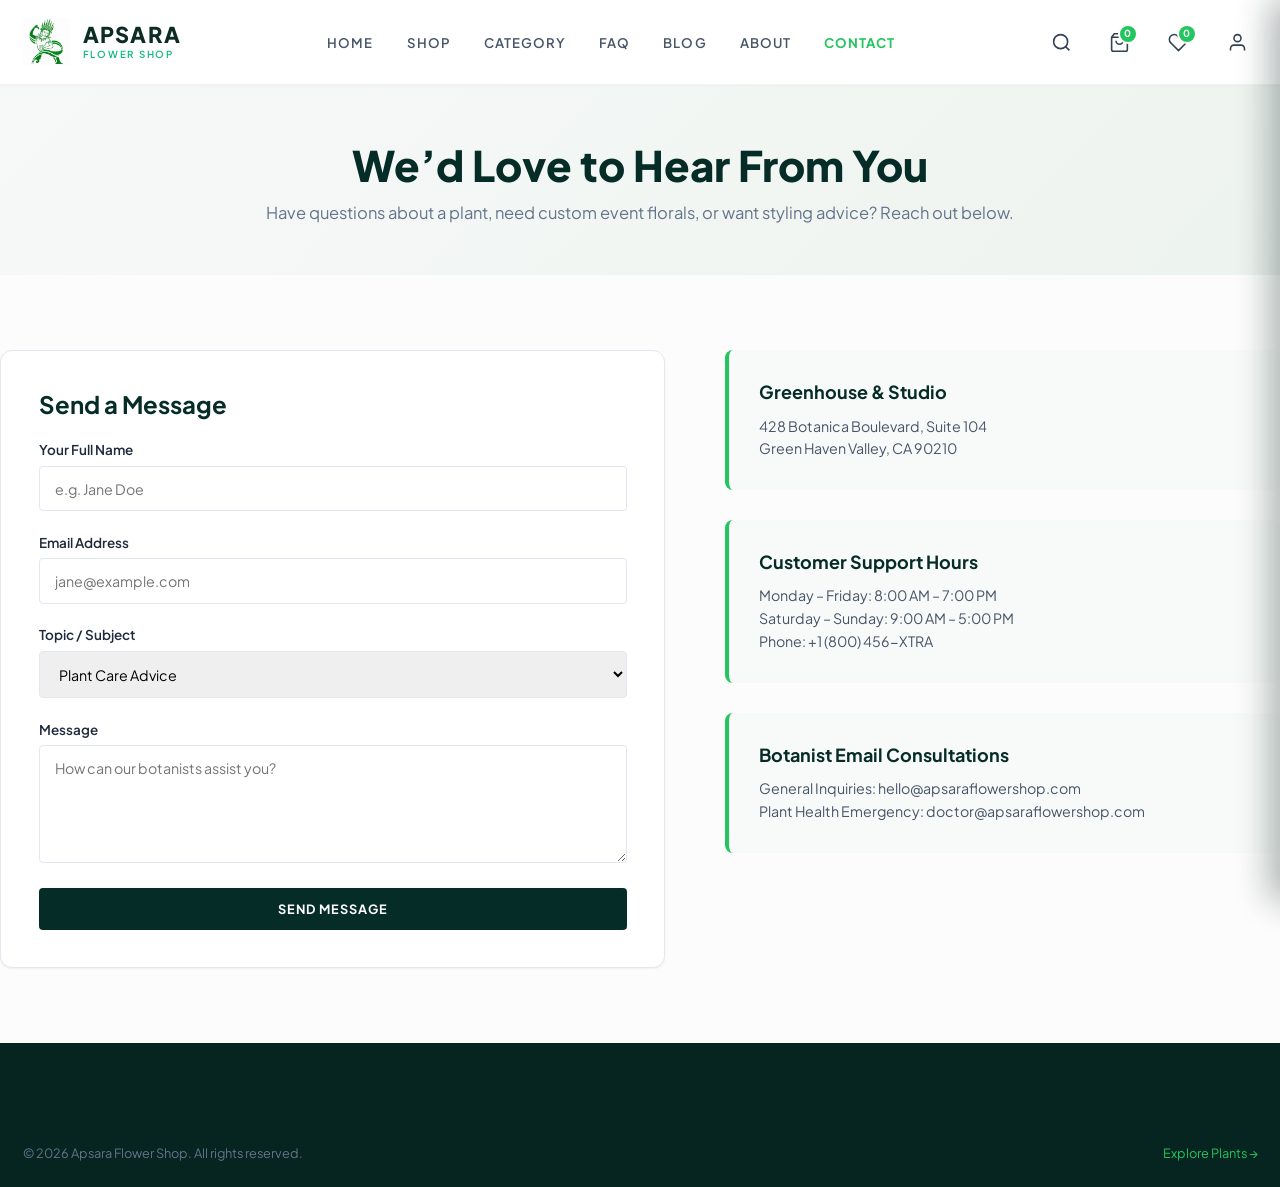
==== contact/contact.html @ fea64317 "happy with nha" ====
<!DOCTYPE html>
<html lang="en">
<head>
  <meta charset="UTF-8">
  <meta name="viewport" content="width=device-width, initial-scale=1.0">
  <title>Contact | Apsara Flower Shop</title>
  <meta name="description" content="Get in touch with Apsara Flower Shop for custom botanical arrangements, wedding flowers, wholesale inquiries, or plant care advice.">
  
  <link rel="stylesheet" href="../assets/css/global.css">
  <link rel="stylesheet" href="style.css">
</head>
<body>

  <!-- Site Header -->
  <!-- Site Header (Auto-rendered from components/header.js) -->
  <header id="site-header" data-active="contact"></header>

  <!-- Hero Header -->
  <section class="contact-hero">
    <div class="container">
      <h1>We’d Love to Hear From You</h1>
      <p>Have questions about a plant, need custom event florals, or want styling advice? Reach out below.</p>
    </div>
  </section>

  <!-- Main Contact Section -->
  <main class="container contact-section">
    <div class="contact-grid">
      <!-- Contact Form -->
      <div class="contact-form-card">
        <h2 style="font-size: 1.6rem; color: #062c27; margin-bottom: 1.5rem;">Send a Message</h2>
        <form id="contact-form">
          <div class="form-group">
            <label class="form-label" for="contact-name">Your Full Name</label>
            <input type="text" id="contact-name" class="form-input" placeholder="e.g. Jane Doe" required>
          </div>
          <div class="form-group">
            <label class="form-label" for="contact-email">Email Address</label>
            <input type="email" id="contact-email" class="form-input" placeholder="jane@example.com" required>
          </div>
          <div class="form-group">
            <label class="form-label" for="contact-subject">Topic / Subject</label>
            <select id="contact-subject" class="form-input">
              <option value="care">Plant Care Advice</option>
              <option value="order">Order Status or Delivery</option>
              <option value="custom">Custom Floral Arrangement</option>
              <option value="wholesale">Corporate / Office Plants</option>
            </select>
          </div>
          <div class="form-group">
            <label class="form-label" for="contact-message">Message</label>
            <textarea id="contact-message" rows="5" class="form-textarea" placeholder="How can our botanists assist you?" required></textarea>
          </div>
          <button type="submit" class="btn btn-primary" style="width: 100%;">Send Message</button>
        </form>
      </div>

      <!-- Info Panel -->
      <div class="contact-info-panel">
        <div class="info-box">
          <h3>Greenhouse & Studio</h3>
          <p>428 Botanica Boulevard, Suite 104<br>Green Haven Valley, CA 90210</p>
        </div>

        <div class="info-box">
          <h3>Customer Support Hours</h3>
          <p>
            Monday – Friday: 8:00 AM – 7:00 PM<br>
            Saturday – Sunday: 9:00 AM – 5:00 PM<br>
            Phone: +1 (800) 456-XTRA
          </p>
        </div>

        <div class="info-box">
          <h3>Botanist Email Consultations</h3>
          <p>
            General Inquiries: hello@apsaraflowershop.com<br>
            Plant Health Emergency: doctor@apsaraflowershop.com
          </p>
        </div>
      </div>
    </div>
  </main>

  <!-- Footer -->
  <footer class="site-footer">
    <div class="container">
      <div class="footer-bottom">
        <p>&copy; 2026 Apsara Flower Shop. All rights reserved.</p>
        <p><a href="../shop/shop.html" style="color: #22c55e;">Explore Plants &rarr;</a></p>
      </div>
    </div>
  </footer>

  <script src="../components/header.js"></script>
  <script src="../assets/js/data.js"></script>
  <script src="../assets/js/shared.js"></script>
  <script src="script.js"></script>
</body>
</html>
---- assets/css/global.css ----
@import url('https://fonts.googleapis.com/css2?family=Plus+Jakarta+Sans:wght@300;400;500;600;700;800&family=Playfair+Display:ital,wght@0,600;0,700;1,600&display=swap');

:root {
  --primary-green: #22c55e;
  --primary-green-dark: #16a34a;
  --primary-green-light: #dcfce7;
  --forest-green: #062c27;
  --forest-green-hover: #0a3d36;
  --forest-green-light: #0f4a42;
  
  --text-main: #111827;
  --text-muted: #64748b;
  --text-light: #94a3b8;
  
  --bg-page: #fbfcfb;
  --bg-surface: #ffffff;
  --bg-subtle: #f1f5f3;
  --bg-card: #ffffff;
  
  --border-light: #e5e7eb;
  --border-focus: #22c55e;
  
  --shadow-sm: 0 1px 2px 0 rgba(0, 0, 0, 0.05);
  --shadow-md: 0 4px 12px -2px rgba(6, 44, 39, 0.08), 0 2px 6px -1px rgba(6, 44, 39, 0.04);
  --shadow-lg: 0 12px 24px -4px rgba(6, 44, 39, 0.12), 0 4px 10px -2px rgba(6, 44, 39, 0.06);
  --shadow-xl: 0 20px 30px -6px rgba(6, 44, 39, 0.16);
  
  --radius-sm: 4px;
  --radius-md: 8px;
  --radius-lg: 12px;
  --radius-xl: 20px;
  --radius-full: 9999px;
  
  --transition-fast: 0.15s ease;
  --transition-normal: 0.25s cubic-bezier(0.16, 1, 0.3, 1);
  --transition-smooth: 0.35s cubic-bezier(0.16, 1, 0.3, 1);
  
  --font-sans: 'Plus Jakarta Sans', system-ui, -apple-system, sans-serif;
  --font-serif: 'Playfair Display', Georgia, serif;
}

*, *::before, *::after {
  box-sizing: border-box;
  margin: 0;
  padding: 0;
}

html {
  font-family: var(--font-sans);
  font-size: 15px;
  color: var(--text-main);
  background-color: var(--bg-page);
  scroll-behavior: smooth;
  -webkit-font-smoothing: antialiased;
  scrollbar-width: thin;
  scrollbar-color: #cbd5e1 #f8faf9;
}

/* ==========================================================================
   CUSTOM SLEEK BOTANICAL SCROLLBAR (Replaces default chunky OS scrollbar)
   ========================================================================== */
::-webkit-scrollbar {
  width: 9px;
  height: 9px;
}

::-webkit-scrollbar-track {
  background: #f8faf9;
  border-left: 1px solid rgba(0, 0, 0, 0.04);
}

::-webkit-scrollbar-thumb {
  background: #cbd5e1;
  border-radius: 99px;
  border: 2px solid #f8faf9;
  background-clip: padding-box;
  transition: background 0.25s ease;
}

::-webkit-scrollbar-thumb:hover {
  background: #22c55e;
}

::-webkit-scrollbar-thumb:active {
  background: #16a34a;
}

/* Remove default chunky Windows arrow buttons */
::-webkit-scrollbar-button {
  display: none;
  width: 0;
  height: 0;
}

::-webkit-scrollbar-corner {
  background: transparent;
}

body {
  min-height: 100vh;
  display: flex;
  flex-direction: column;
  overflow-x: hidden;
}

img {
  max-width: 100%;
  height: auto;
  display: block;
}

a {
  color: inherit;
  text-decoration: none;
}

button {
  cursor: pointer;
  border: none;
  background: none;
  font-family: inherit;
}

input, select, textarea {
  font-family: inherit;
  font-size: inherit;
}

.container {
  width: 100%;
  max-width: 1280px;
  margin: 0 auto;
  padding: 0 1.5rem;
}

/* ==========================================================================
   HEADER & NAVIGATION BAR
   ========================================================================== */
.site-header {
  position: sticky;
  top: 0;
  z-index: 100;
  background: rgba(255, 255, 255, 0.98);
  backdrop-filter: blur(12px);
  border-bottom: 1px solid rgba(0, 0, 0, 0.05);
  box-shadow: 0 1px 4px rgba(0, 0, 0, 0.03);
}

.header-inner {
  display: flex;
  align-items: center;
  justify-content: space-between;
  height: 84px;
}

/* Brand Logo */
.brand-logo {
  display: flex;
  align-items: center;
  gap: 12px;
  text-decoration: none;
}

.brand-icon {
  width: 48px;
  height: 48px;
  display: flex;
  align-items: center;
  justify-content: center;
  transition: transform var(--transition-normal);
  flex-shrink: 0;
}

.brand-logo-img {
  width: 100%;
  height: 100%;
  object-fit: contain;
}

.brand-logo:hover .brand-icon {
  transform: scale(1.08);
}

.footer-brand .brand-icon {
  background: #ffffff;
  padding: 4px;
  border-radius: 6px;
}

.brand-text {
  display: flex;
  flex-direction: column;
}

.brand-title {
  font-size: 1.45rem;
  font-weight: 800;
  letter-spacing: 0.06em;
  color: #0d2c25;
  line-height: 1;
}

.brand-subtitle {
  font-size: 0.65rem;
  font-weight: 600;
  letter-spacing: 0.18em;
  color: #10b981;
  margin-top: 3px;
  text-transform: uppercase;
}

/* Navigation Menu */
.nav-menu {
  display: flex;
  align-items: center;
  gap: 2.2rem;
  list-style: none;
}

.nav-item {
  position: relative;
  display: flex;
  align-items: center;
  height: 84px;
}

.nav-link {
  font-size: 0.88rem;
  font-weight: 600;
  letter-spacing: 0.08em;
  color: #475569;
  text-transform: uppercase;
  transition: color var(--transition-fast);
  position: relative;
  display: inline-block;
  padding: 0.25rem 0;
}

.nav-link:hover {
  color: var(--primary-green);
}

/* Active Nav State */
.nav-item.active .nav-link {
  color: #22c55e;
  font-weight: 700;
}

/* Header Utilities */
.header-actions {
  display: flex;
  align-items: center;
  gap: 1.25rem;
}

.action-btn {
  position: relative;
  width: 40px;
  height: 40px;
  display: flex;
  align-items: center;
  justify-content: center;
  color: #334155;
  border-radius: var(--radius-full);
  transition: all var(--transition-fast);
}

.action-btn:hover {
  background-color: var(--bg-subtle);
  color: var(--primary-green-dark);
}

.action-btn svg {
  width: 21px;
  height: 21px;
  stroke-width: 1.8;
}

.action-badge {
  position: absolute;
  top: 4px;
  right: 4px;
  background-color: var(--primary-green);
  color: #ffffff;
  font-size: 0.65rem;
  font-weight: 700;
  min-width: 16px;
  height: 16px;
  border-radius: var(--radius-full);
  display: flex;
  align-items: center;
  justify-content: center;
  padding: 0 4px;
  line-height: 1;
  box-shadow: 0 0 0 2px #ffffff;
}

.mobile-toggle {
  display: none;
  width: 40px;
  height: 40px;
  align-items: center;
  justify-content: center;
  color: #1e293b;
}

/* ==========================================================================
   BUTTONS & CONTROLS
   ========================================================================== */
.btn {
  display: inline-flex;
  align-items: center;
  justify-content: center;
  gap: 0.5rem;
  font-weight: 700;
  font-size: 0.85rem;
  letter-spacing: 0.08em;
  text-transform: uppercase;
  padding: 0.85rem 1.85rem;
  border-radius: var(--radius-sm);
  transition: all var(--transition-normal);
  text-decoration: none;
}

.btn-primary {
  background-color: var(--forest-green);
  color: #ffffff;
}

.btn-primary:hover {
  background-color: var(--forest-green-hover);
  transform: translateY(-2px);
  box-shadow: var(--shadow-md);
}

.btn-green {
  background-color: var(--primary-green);
  color: #ffffff;
}

.btn-green:hover {
  background-color: var(--primary-green-dark);
  transform: translateY(-2px);
  box-shadow: 0 4px 14px rgba(34, 197, 94, 0.35);
}

.btn-outline {
  border: 1.5px solid var(--forest-green);
  color: var(--forest-green);
  background: transparent;
}

.btn-outline:hover {
  background-color: var(--forest-green);
  color: #ffffff;
}

/* ==========================================================================
   PRODUCT CARDS SYSTEM (Matches user screenshot precisely)
   ========================================================================== */
.product-card {
  position: relative;
  background: var(--bg-card);
  border-radius: var(--radius-md);
  overflow: hidden;
  display: flex;
  flex-direction: column;
  transition: transform var(--transition-smooth), box-shadow var(--transition-smooth);
  border: 1px solid transparent;
}

.product-card:hover {
  transform: translateY(-5px);
  box-shadow: var(--shadow-lg);
  border-color: rgba(34, 197, 94, 0.12);
}

.product-card-top {
  position: relative;
  width: 100%;
  aspect-ratio: 1 / 1;
  background-color: #f7f9f8;
  display: flex;
  align-items: center;
  justify-content: center;
  overflow: hidden;
}

.product-img {
  width: 100%;
  height: 100%;
  object-fit: cover;
  transition: transform 0.5s cubic-bezier(0.16, 1, 0.3, 1);
}

.product-card:hover .product-img {
  transform: scale(1.06);
}

/* 5 Stars Rating Top Left */
.product-rating {
  position: absolute;
  top: 14px;
  left: 14px;
  z-index: 3;
  display: flex;
  gap: 2px;
  color: #22c55e;
  font-size: 0.95rem;
  line-height: 1;
}

/* Sale Badges Top Right */
.badge-stack {
  position: absolute;
  top: 14px;
  right: 14px;
  z-index: 3;
  display: flex;
  flex-direction: column;
  gap: 4px;
  align-items: flex-end;
}

.badge-sale {
  background-color: var(--forest-green);
  color: #ffffff;
  font-size: 0.72rem;
  font-weight: 700;
  padding: 4px 8px;
  border-radius: 2px;
  letter-spacing: 0.02em;
}

.badge-discount {
  background-color: var(--forest-green);
  color: #ffffff;
  font-size: 0.72rem;
  font-weight: 700;
  padding: 3px 8px;
  border-radius: 2px;
}

/* Sale Marquee Ticker at Bottom of Image (Seen on Areca Palm in screenshot) */
.sale-ticker {
  position: absolute;
  bottom: 0;
  left: 0;
  right: 0;
  background-color: var(--forest-green);
  color: #ffffff;
  font-size: 0.72rem;
  font-weight: 800;
  letter-spacing: 0.08em;
  padding: 6px 0;
  white-space: nowrap;
  overflow: hidden;
  z-index: 4;
}

.ticker-content {
  display: inline-block;
  animation: ticker-anim 12s linear infinite;
}

@keyframes ticker-anim {
  0% { transform: translateX(0); }
  100% { transform: translateX(-50%); }
}

/* Quick Action Overlay Buttons */
.card-overlay-actions {
  position: absolute;
  bottom: 12px;
  left: 50%;
  transform: translateX(-50%) translateY(20px);
  opacity: 0;
  z-index: 5;
  display: flex;
  align-items: center;
  gap: 8px;
  transition: all var(--transition-normal);
}

.product-card:hover .card-overlay-actions {
  transform: translateX(-50%) translateY(0);
  opacity: 1;
}

.card-action-btn {
  width: 38px;
  height: 38px;
  background: #ffffff;
  color: var(--forest-green);
  border-radius: var(--radius-full);
  display: flex;
  align-items: center;
  justify-content: center;
  box-shadow: 0 4px 10px rgba(0, 0, 0, 0.15);
  transition: all var(--transition-fast);
}

.card-action-btn:hover {
  background: var(--forest-green);
  color: #ffffff;
  transform: scale(1.1);
}

.card-action-btn.active {
  background: #ef4444;
  color: #ffffff;
}

/* Product Info */
.product-card-body {
  padding: 1.25rem 1rem 1rem;
  text-align: center;
  display: flex;
  flex-direction: column;
  align-items: center;
  flex-grow: 1;
}

.product-title {
  font-size: 1.22rem;
  font-weight: 600;
  color: #1e3a34;
  margin-bottom: 0.35rem;
  transition: color var(--transition-fast);
}

.product-card:hover .product-title {
  color: var(--primary-green-dark);
}

.product-category {
  font-size: 0.85rem;
  color: #64748b;
  margin-bottom: 0.6rem;
  text-transform: capitalize;
}

.product-price-row {
  display: flex;
  align-items: center;
  gap: 8px;
  margin-top: auto;
}

.price-original {
  font-size: 0.95rem;
  color: #94a3b8;
  text-decoration: line-through;
  font-weight: 500;
}

.price-current {
  font-size: 1.25rem;
  font-weight: 800;
  color: #0f172a;
}

/* ==========================================================================
   DRAWER (CART & WISHLIST)
   ========================================================================== */
.drawer-backdrop {
  position: fixed;
  inset: 0;
  background-color: rgba(6, 44, 39, 0.5);
  backdrop-filter: blur(4px);
  z-index: 1000;
  opacity: 0;
  visibility: hidden;
  transition: all var(--transition-normal);
}

.drawer-backdrop.active {
  opacity: 1;
  visibility: visible;
}

.cart-drawer {
  position: fixed;
  top: 0;
  right: 0;
  width: 100%;
  max-width: 420px;
  height: 100vh;
  background-color: #ffffff;
  box-shadow: -8px 0 30px rgba(0, 0, 0, 0.15);
  z-index: 1001;
  display: flex;
  flex-direction: column;
  transform: translateX(100%);
  transition: transform var(--transition-smooth);
}

.cart-drawer.active {
  transform: translateX(0);
}

.drawer-header {
  padding: 1.5rem;
  border-bottom: 1px solid var(--border-light);
  display: flex;
  align-items: center;
  justify-content: space-between;
}

.drawer-title {
  font-size: 1.25rem;
  font-weight: 700;
  color: var(--forest-green);
  display: flex;
  align-items: center;
  gap: 8px;
}

.drawer-close {
  width: 36px;
  height: 36px;
  display: flex;
  align-items: center;
  justify-content: center;
  border-radius: var(--radius-full);
  color: var(--text-muted);
  transition: all var(--transition-fast);
}

.drawer-close:hover {
  background-color: var(--bg-subtle);
  color: var(--text-main);
}

.drawer-body {
  flex-grow: 1;
  overflow-y: auto;
  padding: 1.5rem;
  display: flex;
  flex-direction: column;
  gap: 1rem;
}

.cart-item {
  display: flex;
  gap: 1rem;
  padding-bottom: 1rem;
  border-bottom: 1px solid var(--border-light);
  align-items: center;
}

.cart-item-img {
  width: 70px;
  height: 70px;
  border-radius: var(--radius-sm);
  object-fit: cover;
  background-color: #f7f9f8;
}

.cart-item-info {
  flex-grow: 1;
}

.cart-item-name {
  font-weight: 600;
  font-size: 0.95rem;
  color: var(--text-main);
}

.cart-item-price {
  color: var(--primary-green-dark);
  font-weight: 700;
  font-size: 0.95rem;
  margin-top: 2px;
}

.cart-qty-ctrl {
  display: flex;
  align-items: center;
  gap: 8px;
  margin-top: 6px;
}

.qty-btn {
  width: 24px;
  height: 24px;
  border: 1px solid var(--border-light);
  border-radius: 4px;
  display: flex;
  align-items: center;
  justify-content: center;
  font-weight: 700;
  color: var(--text-main);
  transition: all var(--transition-fast);
}

.qty-btn:hover {
  border-color: var(--primary-green);
  color: var(--primary-green);
}

.qty-count {
  font-size: 0.9rem;
  font-weight: 600;
  min-width: 16px;
  text-align: center;
}

.cart-item-remove {
  color: #94a3b8;
  padding: 4px;
  transition: color var(--transition-fast);
}

.cart-item-remove:hover {
  color: #ef4444;
}

.drawer-empty {
  text-align: center;
  padding: 3rem 1rem;
  color: var(--text-muted);
}

.drawer-empty-icon {
  width: 64px;
  height: 64px;
  margin: 0 auto 1rem;
  color: #cbd5e1;
}

.drawer-footer {
  padding: 1.5rem;
  border-top: 1px solid var(--border-light);
  background: #fbfcfb;
}

.cart-subtotal {
  display: flex;
  justify-content: space-between;
  font-size: 1.1rem;
  font-weight: 700;
  margin-bottom: 1rem;
  color: var(--forest-green);
}

/* ==========================================================================
   QUICK VIEW MODAL
   ========================================================================== */
.modal-backdrop {
  position: fixed;
  inset: 0;
  background-color: rgba(6, 44, 39, 0.6);
  backdrop-filter: blur(6px);
  z-index: 2000;
  opacity: 0;
  visibility: hidden;
  display: flex;
  align-items: center;
  justify-content: center;
  padding: 1.5rem;
  transition: all var(--transition-normal);
}

.modal-backdrop.active {
  opacity: 1;
  visibility: visible;
}

.modal-content {
  background: #ffffff;
  border-radius: var(--radius-lg);
  max-width: 820px;
  width: 100%;
  max-height: 90vh;
  overflow-y: auto;
  position: relative;
  box-shadow: var(--shadow-xl);
  display: grid;
  grid-template-columns: 1fr 1fr;
  transform: scale(0.95);
  transition: transform var(--transition-smooth);
}

.modal-backdrop.active .modal-content {
  transform: scale(1);
}

.modal-close {
  position: absolute;
  top: 1rem;
  right: 1rem;
  width: 36px;
  height: 36px;
  background: #f1f5f3;
  border-radius: var(--radius-full);
  display: flex;
  align-items: center;
  justify-content: center;
  color: var(--text-muted);
  z-index: 10;
  transition: all var(--transition-fast);
}

.modal-close:hover {
  background: var(--forest-green);
  color: #ffffff;
}

.modal-img-col {
  background: #f7f9f8;
  display: flex;
  align-items: center;
  justify-content: center;
  padding: 2rem;
}

.modal-img {
  max-height: 380px;
  object-fit: contain;
}

.modal-details {
  padding: 2.5rem 2rem;
  display: flex;
  flex-direction: column;
}

/* ==========================================================================
   TOAST NOTIFICATION
   ========================================================================== */
.toast-container {
  position: fixed;
  bottom: 2rem;
  right: 2rem;
  z-index: 9999;
  display: flex;
  flex-direction: column;
  gap: 0.75rem;
}

.toast {
  background-color: var(--forest-green);
  color: #ffffff;
  padding: 0.85rem 1.25rem;
  border-radius: var(--radius-md);
  box-shadow: var(--shadow-lg);
  display: flex;
  align-items: center;
  gap: 10px;
  font-size: 0.9rem;
  font-weight: 500;
  transform: translateY(20px);
  opacity: 0;
  animation: toast-in 0.3s forwards ease;
  border-left: 4px solid var(--primary-green);
}

@keyframes toast-in {
  to {
    transform: translateY(0);
    opacity: 1;
  }
}

/* ==========================================================================
   SITE FOOTER
   ========================================================================== */
.site-footer {
  background-color: #062420;
  color: #cbd5e1;
  padding-top: 5rem;
  margin-top: auto;
}

.footer-grid {
  display: grid;
  grid-template-columns: 2fr 1fr 1fr 1.5fr;
  gap: 3rem;
  padding-bottom: 4rem;
  border-bottom: 1px solid rgba(255, 255, 255, 0.1);
}

.footer-brand .brand-title {
  color: #ffffff;
}

.footer-desc {
  margin-top: 1rem;
  font-size: 0.92rem;
  line-height: 1.6;
  color: #94a3b8;
  max-width: 320px;
}

.footer-socials {
  display: flex;
  gap: 0.75rem;
  margin-top: 1.5rem;
}

.social-link {
  width: 38px;
  height: 38px;
  border-radius: var(--radius-full);
  background: rgba(255, 255, 255, 0.08);
  display: flex;
  align-items: center;
  justify-content: center;
  color: #ffffff;
  transition: all var(--transition-fast);
}

.social-link:hover {
  background: var(--primary-green);
  transform: translateY(-3px);
}

.footer-heading {
  font-size: 1.05rem;
  font-weight: 700;
  color: #ffffff;
  letter-spacing: 0.05em;
  margin-bottom: 1.25rem;
}

.footer-links {
  list-style: none;
  display: flex;
  flex-direction: column;
  gap: 0.75rem;
}

.footer-links a {
  font-size: 0.9rem;
  color: #94a3b8;
  transition: color var(--transition-fast);
}

.footer-links a:hover {
  color: var(--primary-green);
}

.footer-newsletter-form {
  display: flex;
  margin-top: 1rem;
}

.newsletter-input {
  flex-grow: 1;
  padding: 0.75rem 1rem;
  background: rgba(255, 255, 255, 0.08);
  border: 1px solid rgba(255, 255, 255, 0.15);
  border-radius: var(--radius-sm) 0 0 var(--radius-sm);
  color: #ffffff;
  outline: none;
}

.newsletter-input:focus {
  border-color: var(--primary-green);
}

.newsletter-btn {
  background: var(--primary-green);
  color: #ffffff;
  padding: 0.75rem 1.25rem;
  border-radius: 0 var(--radius-sm) var(--radius-sm) 0;
  font-weight: 700;
  transition: background var(--transition-fast);
}

.newsletter-btn:hover {
  background: var(--primary-green-dark);
}

.footer-bottom {
  padding: 1.75rem 0;
  display: flex;
  align-items: center;
  justify-content: space-between;
  font-size: 0.85rem;
  color: #64748b;
}

/* ==========================================================================
   MOBILE NAVBAR DRAWER (Slide-out panel for phone / tablet)
   ========================================================================== */
.mobile-drawer-backdrop {
  position: fixed;
  inset: 0;
  background-color: rgba(6, 44, 39, 0.55);
  backdrop-filter: blur(4px);
  z-index: 1200;
  opacity: 0;
  visibility: hidden;
  transition: opacity 0.3s cubic-bezier(0.16, 1, 0.3, 1), visibility 0.3s cubic-bezier(0.16, 1, 0.3, 1);
}

.mobile-drawer-backdrop.active {
  opacity: 1;
  visibility: visible;
}

.mobile-nav-drawer {
  position: fixed;
  top: 0;
  right: 0;
  width: 85%;
  max-width: 350px;
  height: 100vh;
  height: 100dvh;
  background-color: #ffffff;
  z-index: 1201;
  display: flex;
  flex-direction: column;
  transform: translateX(100%);
  transition: transform 0.35s cubic-bezier(0.16, 1, 0.3, 1);
  box-shadow: -10px 0 35px rgba(6, 44, 39, 0.2);
}

.mobile-nav-drawer.active {
  transform: translateX(0);
}

.mobile-drawer-header {
  padding: 1.25rem 1.5rem;
  display: flex;
  align-items: center;
  justify-content: space-between;
  border-bottom: 1px solid #edf2f0;
  background: #fbfcfb;
}

.mobile-drawer-close {
  width: 38px;
  height: 38px;
  border-radius: var(--radius-full);
  background: #f1f5f3;
  color: #062c27;
  display: flex;
  align-items: center;
  justify-content: center;
  font-size: 1.5rem;
  line-height: 1;
  transition: all var(--transition-fast);
}

.mobile-drawer-close:hover {
  background: var(--forest-green);
  color: #ffffff;
}

.mobile-drawer-body {
  flex-grow: 1;
  overflow-y: auto;
  padding: 0.75rem 0;
}

.mobile-nav-list {
  list-style: none;
  display: flex;
  flex-direction: column;
}

.mobile-nav-item {
  width: 100%;
}

.mobile-nav-link {
  display: flex;
  align-items: center;
  justify-content: space-between;
  padding: 1.1rem 1.75rem;
  font-size: 1.05rem;
  font-weight: 700;
  color: #334155;
  letter-spacing: 0.06em;
  text-transform: uppercase;
  border-bottom: 1px solid #f6f8f7;
  transition: all var(--transition-fast);
}

.mobile-nav-link:hover {
  background-color: #f0fdf4;
  color: var(--primary-green-dark);
  padding-left: 2rem;
}

.mobile-nav-item.active .mobile-nav-link {
  background-color: #f0fdf4;
  color: #16a34a;
  border-left: 4px solid var(--primary-green);
  font-weight: 800;
}

.mobile-nav-arrow {
  color: #94a3b8;
  transition: transform var(--transition-fast);
}

.mobile-nav-link:hover .mobile-nav-arrow {
  transform: translateX(4px);
  color: var(--primary-green);
}

.mobile-drawer-footer {
  padding: 1.5rem 1.75rem;
  background: #fbfcfb;
  border-top: 1px solid #edf2f0;
}

.mobile-drawer-contact {
  margin-bottom: 1rem;
}

.mobile-drawer-contact-title {
  font-size: 0.8rem;
  color: #94a3b8;
  text-transform: uppercase;
  letter-spacing: 0.05em;
  margin-bottom: 4px;
}

.mobile-drawer-phone {
  font-weight: 700;
  color: #062c27;
  font-size: 0.95rem;
  text-decoration: none;
}

.mobile-drawer-badge {
  display: inline-flex;
  align-items: center;
  gap: 6px;
  font-size: 0.8rem;
  font-weight: 600;
  color: var(--primary-green-dark);
  background: rgba(34, 197, 94, 0.12);
  padding: 6px 12px;
  border-radius: var(--radius-full);
}

/* ==========================================================================
   RESPONSIVE DESIGN BREAKPOINTS
   ========================================================================== */
@media (max-width: 992px) {
  /* Hide desktop menu on tablet/mobile */
  .site-header .nav-menu {
    display: none !important;
  }

  .mobile-toggle {
    display: flex;
    width: 40px;
    height: 40px;
    align-items: center;
    justify-content: center;
    background: #f1f5f3;
    border-radius: var(--radius-sm);
    color: #062c27;
  }

  .mobile-toggle:hover {
    background: #e2ede7;
    color: var(--primary-green-dark);
  }

  .footer-grid {
    grid-template-columns: 1fr 1fr;
  }
  
  .modal-content {
    grid-template-columns: 1fr;
  }
}

@media (max-width: 640px) {
  .footer-grid {
    grid-template-columns: 1fr;
    gap: 2rem;
  }

  .footer-bottom {
    flex-direction: column;
    gap: 1rem;
    text-align: center;
  }
}

/* ==========================================================================
   FLOATING SCROLL-TO-TOP BUTTON (Radius 99, Luxurious Botanical Aesthetic)
   ========================================================================== */
.scroll-to-top-btn {
  position: fixed;
  right: 28px;
  bottom: 28px;
  width: 48px;
  height: 48px;
  border-radius: 99px;
  background: #062c27;
  color: #ffffff;
  display: flex;
  align-items: center;
  justify-content: center;
  box-shadow: 0 8px 24px -2px rgba(6, 44, 39, 0.35), 0 0 0 1.5px rgba(34, 197, 94, 0.25);
  cursor: pointer;
  z-index: 990;
  opacity: 0;
  visibility: hidden;
  transform: translateY(16px) scale(0.9);
  transition: all 0.3s cubic-bezier(0.16, 1, 0.3, 1);
  outline: none;
  border: none;
}

.scroll-to-top-btn.visible {
  opacity: 1;
  visibility: visible;
  transform: translateY(0) scale(1);
}

.scroll-to-top-btn:hover {
  background: #0a3d36;
  color: #86efac;
  transform: translateY(-4px) scale(1.08);
  box-shadow: 0 12px 28px rgba(6, 44, 39, 0.45), 0 0 0 2px rgba(34, 197, 94, 0.45);
}

.scroll-to-top-btn:active {
  transform: translateY(-1px) scale(0.98);
}

.scroll-to-top-btn svg {
  width: 22px;
  height: 22px;
  transition: transform 0.25s ease;
}

.scroll-to-top-btn:hover svg {
  transform: translateY(-3px);
}

@media (max-width: 640px) {
  .scroll-to-top-btn {
    right: 18px;
    bottom: 18px;
    width: 42px;
    height: 42px;
  }

  .scroll-to-top-btn svg {
    width: 18px;
    height: 18px;
  }
}
---- contact/style.css ----
/* Contact Page Styles */
.contact-hero {
  background: linear-gradient(135deg, #f7f9f8 0%, #edf3ef 100%);
  padding: 3.5rem 0;
  text-align: center;
}

.contact-hero h1 {
  font-size: 2.8rem;
  font-weight: 800;
  color: #062c27;
  margin-bottom: 0.75rem;
}

.contact-hero p {
  color: #64748b;
  font-size: 1.1rem;
}

.contact-section {
  padding: 5rem 0;
}

.contact-grid {
  display: grid;
  grid-template-columns: 1.2fr 1fr;
  gap: 4rem;
}

.contact-form-card {
  background: #ffffff;
  padding: 2.5rem;
  border-radius: var(--radius-lg);
  border: 1px solid #e2e8f0;
  box-shadow: var(--shadow-sm);
}

.form-group {
  margin-bottom: 1.5rem;
}

.form-label {
  display: block;
  font-weight: 600;
  color: #1e293b;
  margin-bottom: 0.5rem;
  font-size: 0.9rem;
}

.form-input, .form-textarea {
  width: 100%;
  padding: 0.85rem 1rem;
  border: 1.5px solid #e2e8f0;
  border-radius: var(--radius-sm);
  outline: none;
  font-size: 0.95rem;
  transition: border-color var(--transition-fast);
}

.form-input:focus, .form-textarea:focus {
  border-color: var(--primary-green);
}

.contact-info-panel {
  display: flex;
  flex-direction: column;
  gap: 2rem;
}

.info-box {
  background: #f8faf9;
  padding: 2rem;
  border-radius: var(--radius-md);
  border-left: 4px solid var(--primary-green);
}

.info-box h3 {
  font-size: 1.2rem;
  color: #062c27;
  margin-bottom: 0.75rem;
}

.info-box p {
  color: #475569;
  line-height: 1.6;
  font-size: 0.95rem;
}

@media (max-width: 768px) {
  .contact-grid {
    grid-template-columns: 1fr;
  }
}
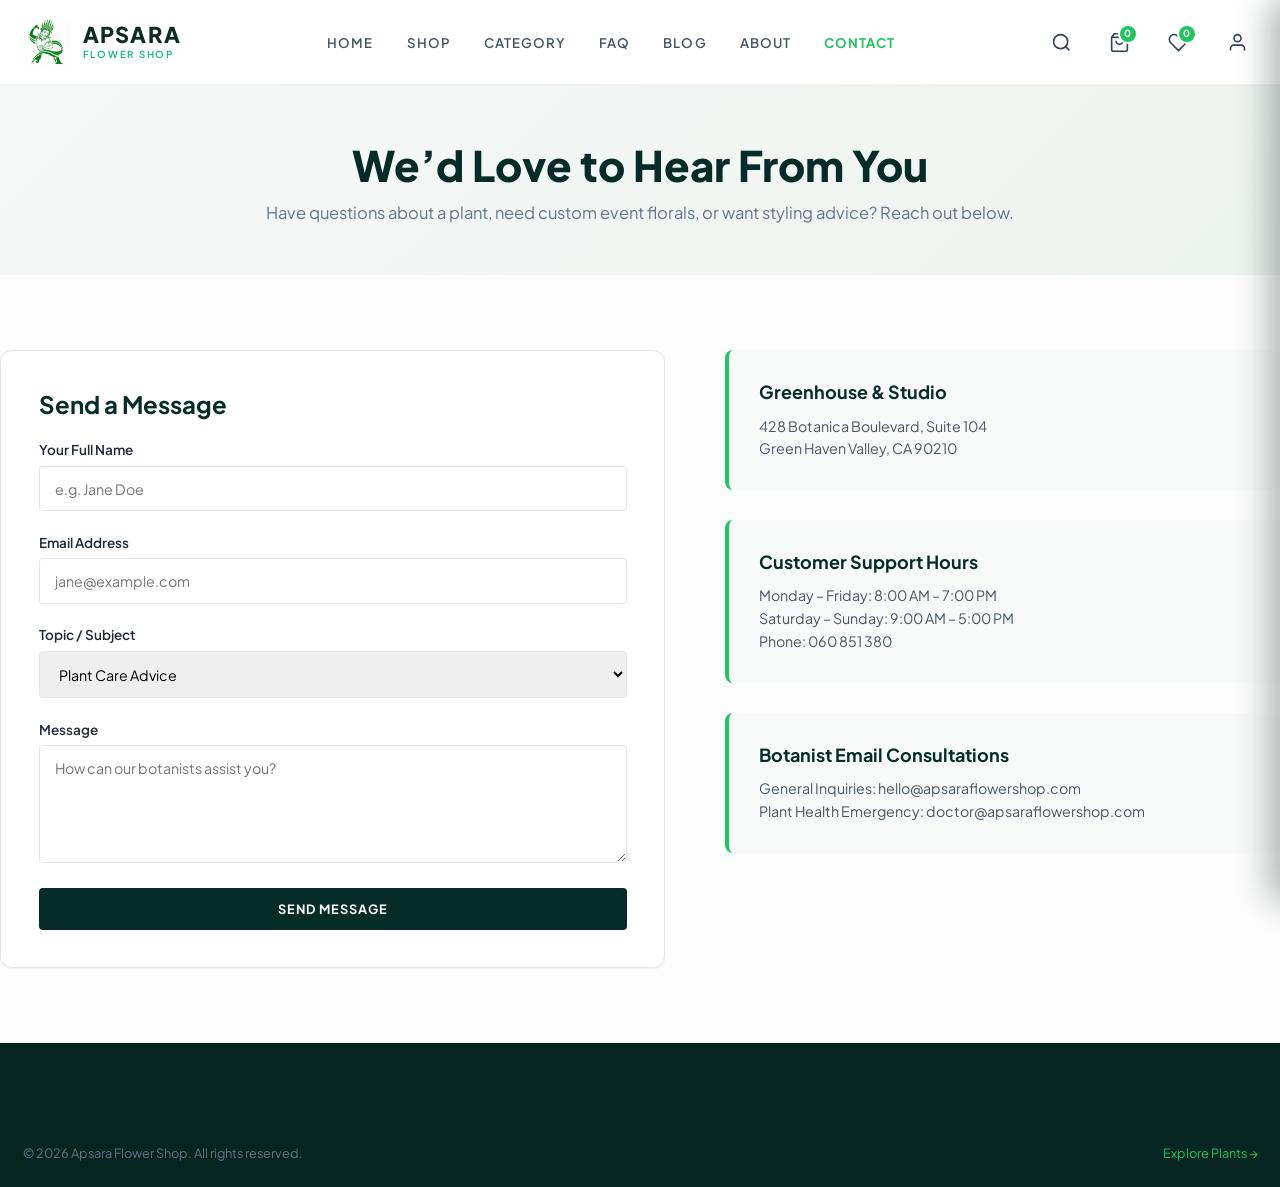
==== commit f34855d6: "happy with nha" ====
--- a/contact/contact.html
+++ b/contact/contact.html
@@ -67,7 +67,7 @@
           <p>
             Monday – Friday: 8:00 AM – 7:00 PM<br>
             Saturday – Sunday: 9:00 AM – 5:00 PM<br>
-            Phone: +1 (800) 456-XTRA
+            Phone: 060 851 380
           </p>
         </div>
 
--- a/assets/css/global.css
+++ b/assets/css/global.css
@@ -318,8 +318,24 @@
   text-transform: uppercase;
   padding: 0.85rem 1.85rem;
   border-radius: var(--radius-sm);
-  transition: all var(--transition-normal);
+  transition: all 0.25s cubic-bezier(0.16, 1, 0.3, 1);
   text-decoration: none;
+  cursor: pointer;
+  user-select: none;
+}
+
+/* Tactile Physical Press on any clickable element */
+button:active,
+.btn:active,
+.action-btn:active,
+.card-action-btn:active,
+.cat-filter-card:active,
+.page-btn:active,
+.grid-btn:active,
+.mobile-toggle:active,
+.mobile-nav-link:active {
+  transform: scale(0.96) !important;
+  transition: transform 0.08s ease !important;
 }
 
 .btn-primary {
@@ -365,14 +381,14 @@
   overflow: hidden;
   display: flex;
   flex-direction: column;
-  transition: transform var(--transition-smooth), box-shadow var(--transition-smooth);
-  border: 1px solid transparent;
+  transition: transform 0.35s cubic-bezier(0.16, 1, 0.3, 1), box-shadow 0.35s cubic-bezier(0.16, 1, 0.3, 1), border-color 0.3s ease;
+  border: 1px solid rgba(0, 0, 0, 0.05);
 }
 
 .product-card:hover {
-  transform: translateY(-5px);
-  box-shadow: var(--shadow-lg);
-  border-color: rgba(34, 197, 94, 0.12);
+  transform: translateY(-6px);
+  box-shadow: 0 16px 36px -6px rgba(6, 44, 39, 0.12), 0 6px 14px -2px rgba(6, 44, 39, 0.04);
+  border-color: rgba(34, 197, 94, 0.25);
 }
 
 .product-card-top {
@@ -1156,8 +1172,9 @@
     align-items: center;
     justify-content: center;
     background: #f1f5f3;
-    border-radius: var(--radius-sm);
+    border-radius: var(--radius-full);
     color: #062c27;
+    transition: all 0.2s cubic-bezier(0.16, 1, 0.3, 1);
   }
 
   .mobile-toggle:hover {
@@ -1167,6 +1184,7 @@
 
   .footer-grid {
     grid-template-columns: 1fr 1fr;
+    gap: 2.5rem;
   }
   
   .modal-content {
@@ -1174,7 +1192,67 @@
   }
 }
 
+@media (max-width: 768px) {
+  .site-header .header-inner {
+    height: 68px;
+  }
+
+  .brand-icon {
+    width: 38px;
+    height: 38px;
+  }
+
+  .brand-title {
+    font-size: 1.25rem;
+  }
+
+  .brand-subtitle {
+    font-size: 0.58rem;
+  }
+
+  .header-actions {
+    gap: 0.5rem;
+  }
+
+  .action-btn {
+    width: 36px;
+    height: 36px;
+  }
+
+  .action-btn svg {
+    width: 19px;
+    height: 19px;
+  }
+
+  /* Make product actions directly accessible on touch screens */
+  .card-overlay-actions {
+    opacity: 1;
+    transform: translateX(-50%) translateY(0);
+    bottom: 8px;
+    gap: 6px;
+  }
+
+  .card-action-btn {
+    width: 34px;
+    height: 34px;
+    box-shadow: 0 2px 6px rgba(0, 0, 0, 0.12);
+  }
+
+  .card-action-btn svg {
+    width: 16px;
+    height: 16px;
+  }
+}
+
 @media (max-width: 640px) {
+  html {
+    font-size: 14.5px;
+  }
+
+  .container {
+    padding: 0 1rem;
+  }
+
   .footer-grid {
     grid-template-columns: 1fr;
     gap: 2rem;
@@ -1184,6 +1262,29 @@
     flex-direction: column;
     gap: 1rem;
     text-align: center;
+  }
+
+  .modal-backdrop {
+    padding: 0.75rem;
+  }
+
+  .modal-content {
+    max-height: 85vh;
+  }
+}
+
+@media (max-width: 480px) {
+  .brand-text {
+    max-width: 120px;
+  }
+
+  .brand-title {
+    font-size: 1.1rem;
+  }
+
+  .action-btn {
+    width: 34px;
+    height: 34px;
   }
 }
 
--- a/contact/style.css
+++ b/contact/style.css
@@ -87,7 +87,20 @@
 }
 
 @media (max-width: 768px) {
+  .contact-section {
+    padding: 3.5rem 0;
+  }
+
   .contact-grid {
     grid-template-columns: 1fr;
+    gap: 2.5rem;
+  }
+
+  .contact-form-card {
+    padding: 1.75rem 1.25rem;
+  }
+
+  .info-box {
+    padding: 1.5rem 1.25rem;
   }
 }
